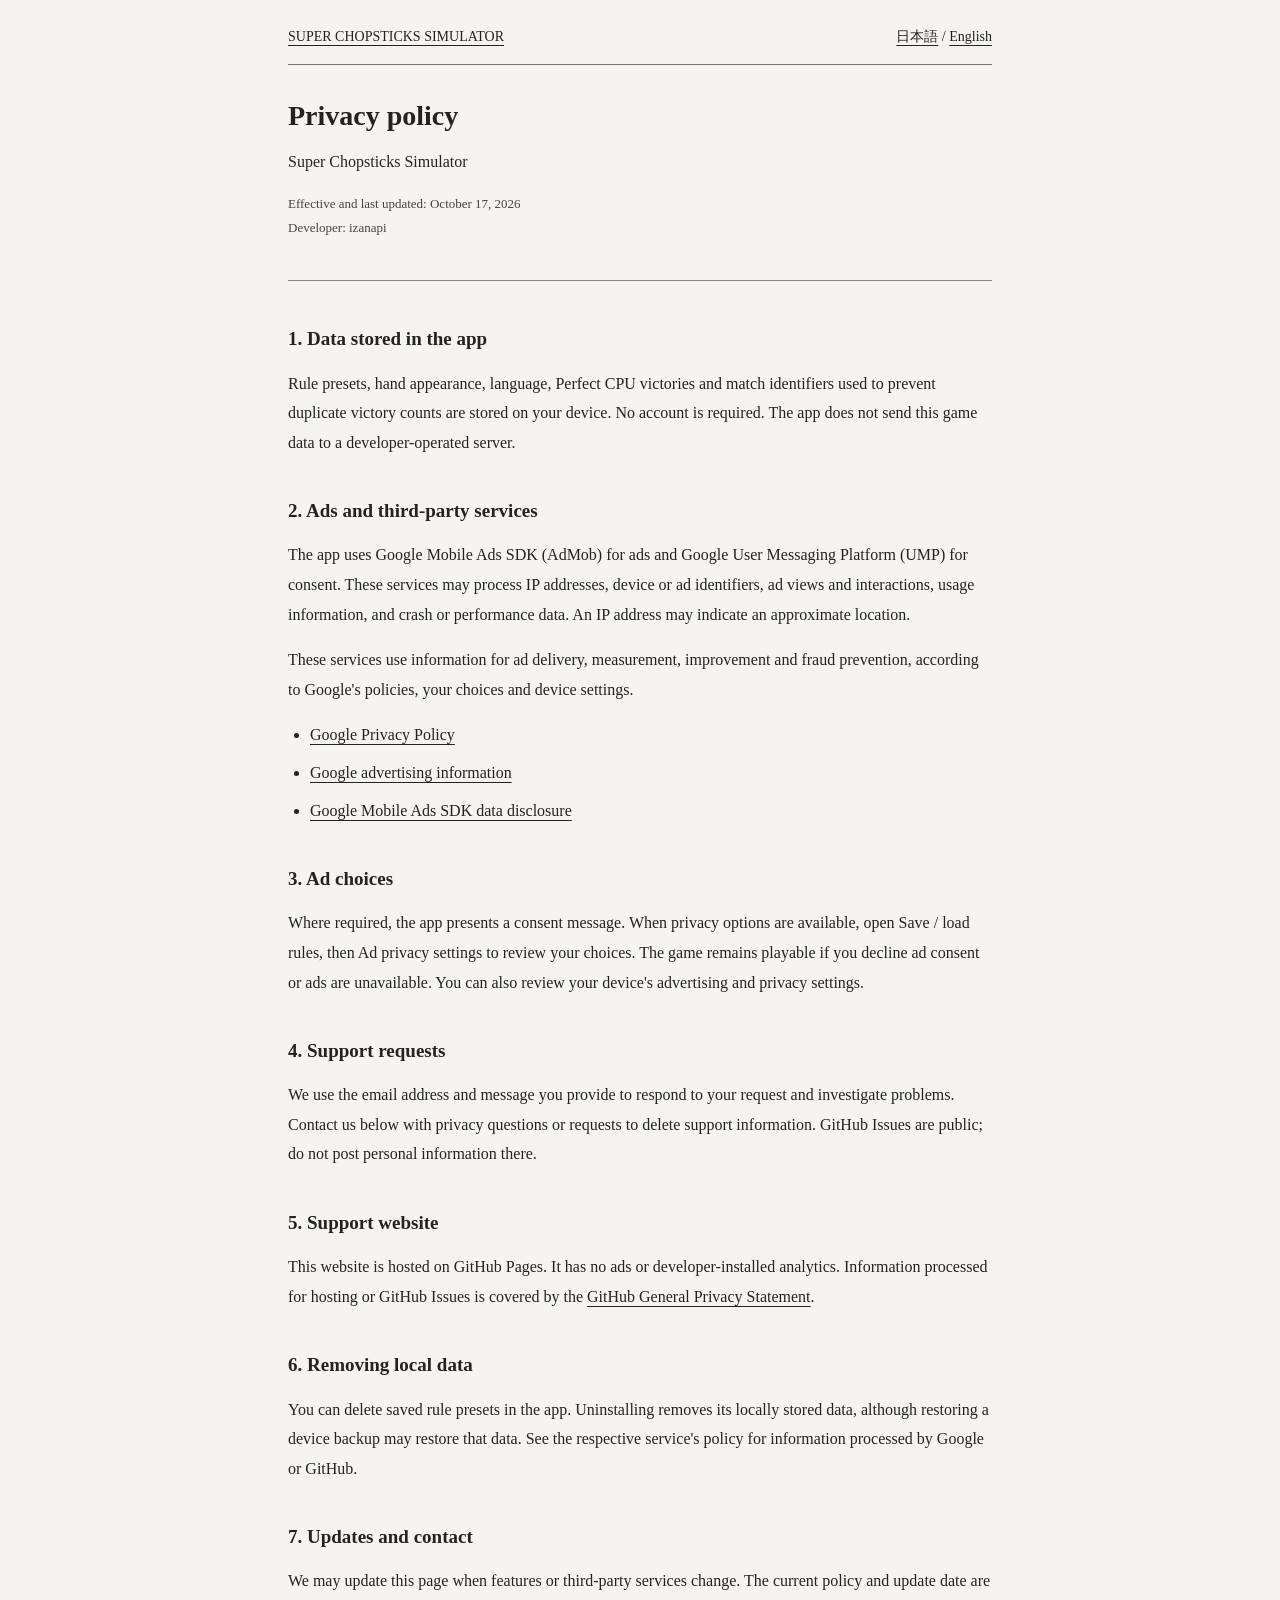
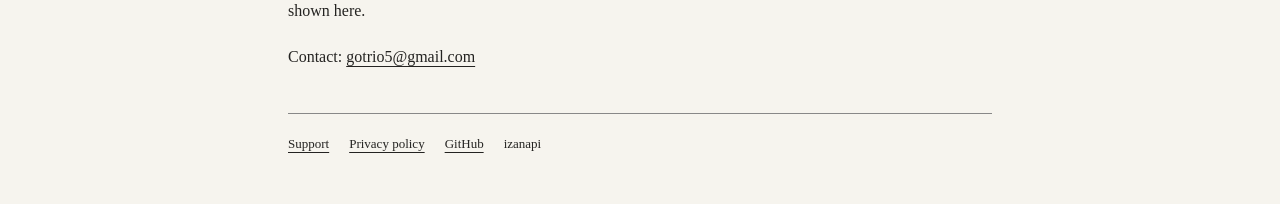
==== en/privacy.html @ f4d3ed45 "Publish bilingual support and privacy pages" ====
<!doctype html>
<html lang="en"><head><meta charset="utf-8"><meta name="viewport" content="width=device-width,initial-scale=1"><meta name="description" content="Privacy policy — Super Chopsticks Simulator"><title>Privacy policy | Super Chopsticks Simulator</title><link rel="stylesheet" href="../assets/style.css"></head>
<body><div class="wrap"><header class="top"><a href="index.html">SUPER CHOPSTICKS SIMULATOR</a><nav class="languages" aria-label="Language"><a href="../privacy.html" lang="ja" hreflang="ja">日本語</a> / <a href="privacy.html" lang="en" hreflang="en">English</a></nav></header><main><section class="hero"><div><h1>Privacy policy</h1><p>Super Chopsticks Simulator</p><p class="meta">Effective and last updated: October 17, 2026<br>Developer: izanapi</p></div></section><div class="policy">
<h2>1. Data stored in the app</h2><p>Rule presets, hand appearance, language, Perfect CPU victories and match identifiers used to prevent duplicate victory counts are stored on your device. No account is required. The app does not send this game data to a developer-operated server.</p>
<h2>2. Ads and third-party services</h2><p>The app uses Google Mobile Ads SDK (AdMob) for ads and Google User Messaging Platform (UMP) for consent. These services may process IP addresses, device or ad identifiers, ad views and interactions, usage information, and crash or performance data. An IP address may indicate an approximate location.</p><p>These services use information for ad delivery, measurement, improvement and fraud prevention, according to Google's policies, your choices and device settings.</p><ul><li><a href="https://policies.google.com/privacy?hl=en">Google Privacy Policy</a></li><li><a href="https://policies.google.com/technologies/ads?hl=en">Google advertising information</a></li><li><a href="https://developers.google.com/admob/ios/privacy/data-disclosure">Google Mobile Ads SDK data disclosure</a></li></ul>
<h2>3. Ad choices</h2><p>Where required, the app presents a consent message. When privacy options are available, open Save / load rules, then Ad privacy settings to review your choices. The game remains playable if you decline ad consent or ads are unavailable. You can also review your device's advertising and privacy settings.</p>
<h2>4. Support requests</h2><p>We use the email address and message you provide to respond to your request and investigate problems. Contact us below with privacy questions or requests to delete support information. GitHub Issues are public; do not post personal information there.</p>
<h2>5. Support website</h2><p>This website is hosted on GitHub Pages. It has no ads or developer-installed analytics. Information processed for hosting or GitHub Issues is covered by the <a href="https://docs.github.com/en/site-policy/privacy-policies/github-general-privacy-statement">GitHub General Privacy Statement</a>.</p>
<h2>6. Removing local data</h2><p>You can delete saved rule presets in the app. Uninstalling removes its locally stored data, although restoring a device backup may restore that data. See the respective service's policy for information processed by Google or GitHub.</p>
<h2>7. Updates and contact</h2><p>We may update this page when features or third-party services change. The current policy and update date are shown here.</p><p>Contact: <a href="mailto:gotrio5@gmail.com">gotrio5@gmail.com</a></p></div></main><footer><a href="index.html">Support</a><a href="privacy.html">Privacy policy</a><a href="https://github.com/izanapi/Chopstick_support">GitHub</a><span>izanapi</span></footer></div></body></html>
---- assets/style.css ----
*{box-sizing:border-box}html{color-scheme:light;scroll-behavior:smooth}body{margin:0;background:#f6f4ee;color:#242321;font-family:"Hiragino Mincho ProN","Yu Mincho",Baskerville,Georgia,serif;line-height:1.85}a{color:inherit;text-underline-offset:4px}a:hover{text-decoration-thickness:2px}a:focus-visible{outline:2px solid #222;outline-offset:5px}.wrap{max-width:760px;margin:auto;padding:24px 28px 48px}.top{display:flex;justify-content:space-between;gap:20px;border-bottom:1px solid #777;padding-bottom:14px;font-size:14px}.languages{white-space:nowrap}.hero{display:flex;align-items:center;gap:28px;padding:32px 0 24px}.hero img{width:88px;height:130px;object-fit:contain;mix-blend-mode:multiply}h1{font-size:28px;line-height:1.35;margin:0 0 12px;font-weight:700}h2{font-size:21px;margin:36px 0 12px}h3{font-size:17px;margin:22px 0 8px}p{margin:10px 0 16px}.sub{font-size:14px;color:#444}.nav{display:flex;gap:24px;flex-wrap:wrap;border-block:1px solid #888;padding:14px 0}.contact{border-block:1px solid #888;padding:18px 0;margin:20px 0}.contact a{font-size:19px;overflow-wrap:anywhere}dl{margin:0}dt{font-weight:700;margin-top:22px}dd{margin:6px 0 0}ul,ol{padding-left:22px}li{margin-bottom:8px}.meta{font-size:13px;color:#444}.policy{border-top:1px solid #888;padding-top:4px}.policy h2{font-size:19px}footer{border-top:1px solid #888;margin-top:42px;padding-top:18px;font-size:13px;display:flex;gap:20px;flex-wrap:wrap}code{font-family:monospace;overflow-wrap:anywhere} @media(max-width:480px){.wrap{padding:18px 20px 32px}.hero{gap:16px}.hero img{width:64px;height:108px}h1{font-size:24px}.nav{gap:16px}.top{font-size:12px}.contact a{font-size:17px}} @media(prefers-reduced-motion:reduce){html{scroll-behavior:auto}}
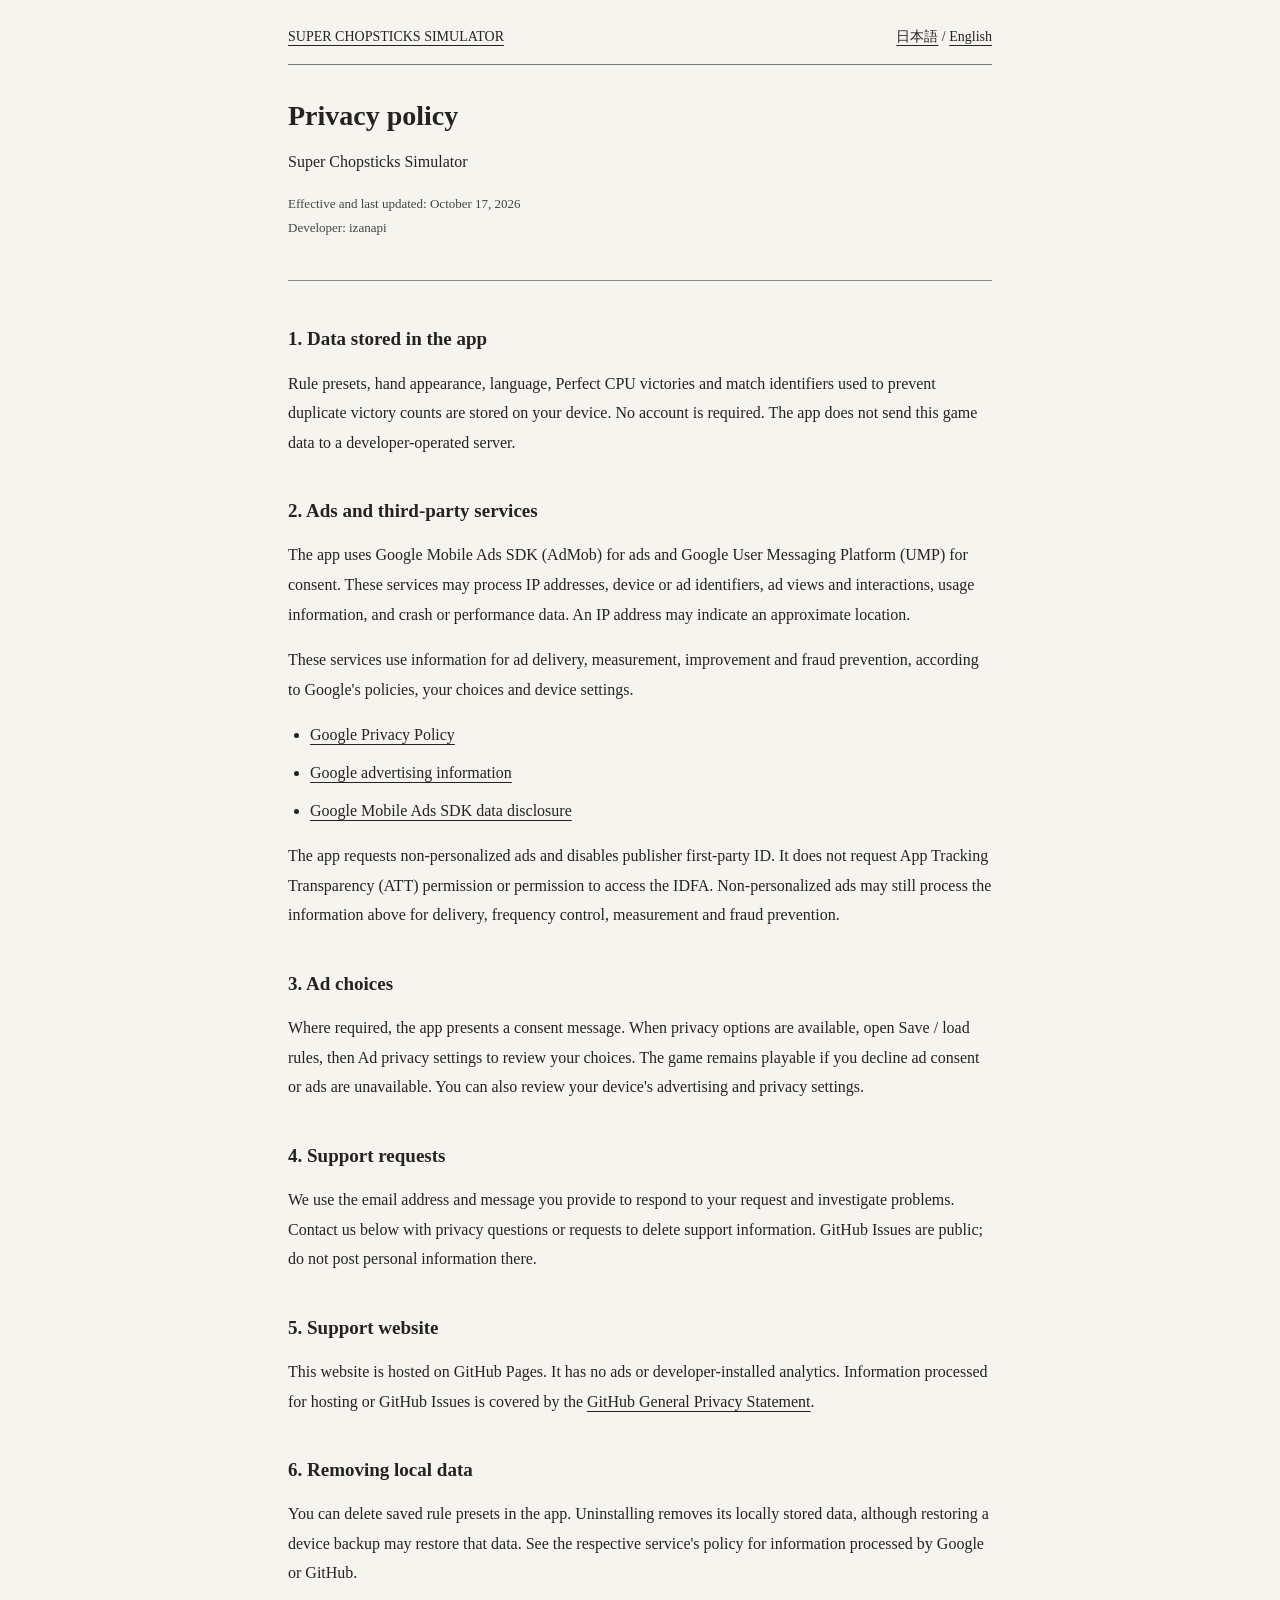
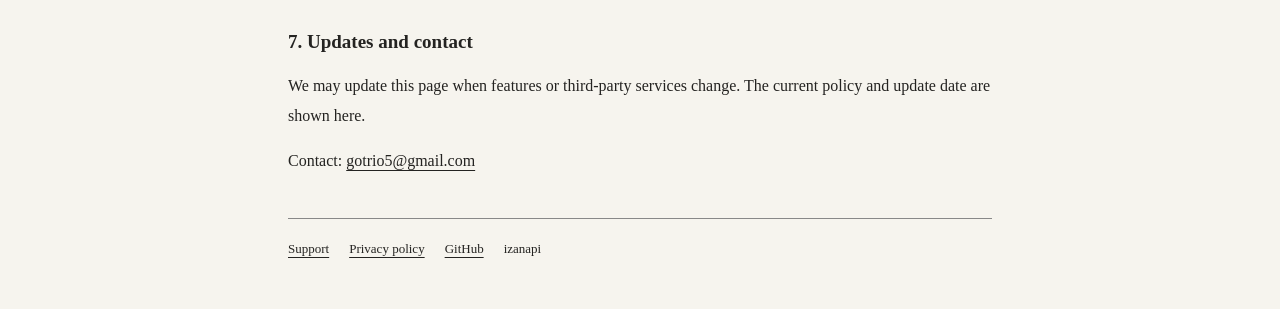
==== commit 4c4292e4: "Clarify non-personalized advertising and no ATT request" ====
--- a/en/privacy.html
+++ b/en/privacy.html
@@ -3,7 +3,7 @@
 <body><div class="wrap"><header class="top"><a href="index.html">SUPER CHOPSTICKS SIMULATOR</a><nav class="languages" aria-label="Language"><a href="../privacy.html" lang="ja" hreflang="ja">日本語</a> / <a href="privacy.html" lang="en" hreflang="en">English</a></nav></header><main><section class="hero"><div><h1>Privacy policy</h1><p>Super Chopsticks Simulator</p><p class="meta">Effective and last updated: October 17, 2026<br>Developer: izanapi</p></div></section><div class="policy">
 <h2>1. Data stored in the app</h2><p>Rule presets, hand appearance, language, Perfect CPU victories and match identifiers used to prevent duplicate victory counts are stored on your device. No account is required. The app does not send this game data to a developer-operated server.</p>
 <h2>2. Ads and third-party services</h2><p>The app uses Google Mobile Ads SDK (AdMob) for ads and Google User Messaging Platform (UMP) for consent. These services may process IP addresses, device or ad identifiers, ad views and interactions, usage information, and crash or performance data. An IP address may indicate an approximate location.</p><p>These services use information for ad delivery, measurement, improvement and fraud prevention, according to Google's policies, your choices and device settings.</p><ul><li><a href="https://policies.google.com/privacy?hl=en">Google Privacy Policy</a></li><li><a href="https://policies.google.com/technologies/ads?hl=en">Google advertising information</a></li><li><a href="https://developers.google.com/admob/ios/privacy/data-disclosure">Google Mobile Ads SDK data disclosure</a></li></ul>
-<h2>3. Ad choices</h2><p>Where required, the app presents a consent message. When privacy options are available, open Save / load rules, then Ad privacy settings to review your choices. The game remains playable if you decline ad consent or ads are unavailable. You can also review your device's advertising and privacy settings.</p>
+<p>The app requests non-personalized ads and disables publisher first-party ID. It does not request App Tracking Transparency (ATT) permission or permission to access the IDFA. Non-personalized ads may still process the information above for delivery, frequency control, measurement and fraud prevention.</p><h2>3. Ad choices</h2><p>Where required, the app presents a consent message. When privacy options are available, open Save / load rules, then Ad privacy settings to review your choices. The game remains playable if you decline ad consent or ads are unavailable. You can also review your device's advertising and privacy settings.</p>
 <h2>4. Support requests</h2><p>We use the email address and message you provide to respond to your request and investigate problems. Contact us below with privacy questions or requests to delete support information. GitHub Issues are public; do not post personal information there.</p>
 <h2>5. Support website</h2><p>This website is hosted on GitHub Pages. It has no ads or developer-installed analytics. Information processed for hosting or GitHub Issues is covered by the <a href="https://docs.github.com/en/site-policy/privacy-policies/github-general-privacy-statement">GitHub General Privacy Statement</a>.</p>
 <h2>6. Removing local data</h2><p>You can delete saved rule presets in the app. Uninstalling removes its locally stored data, although restoring a device backup may restore that data. See the respective service's policy for information processed by Google or GitHub.</p>
